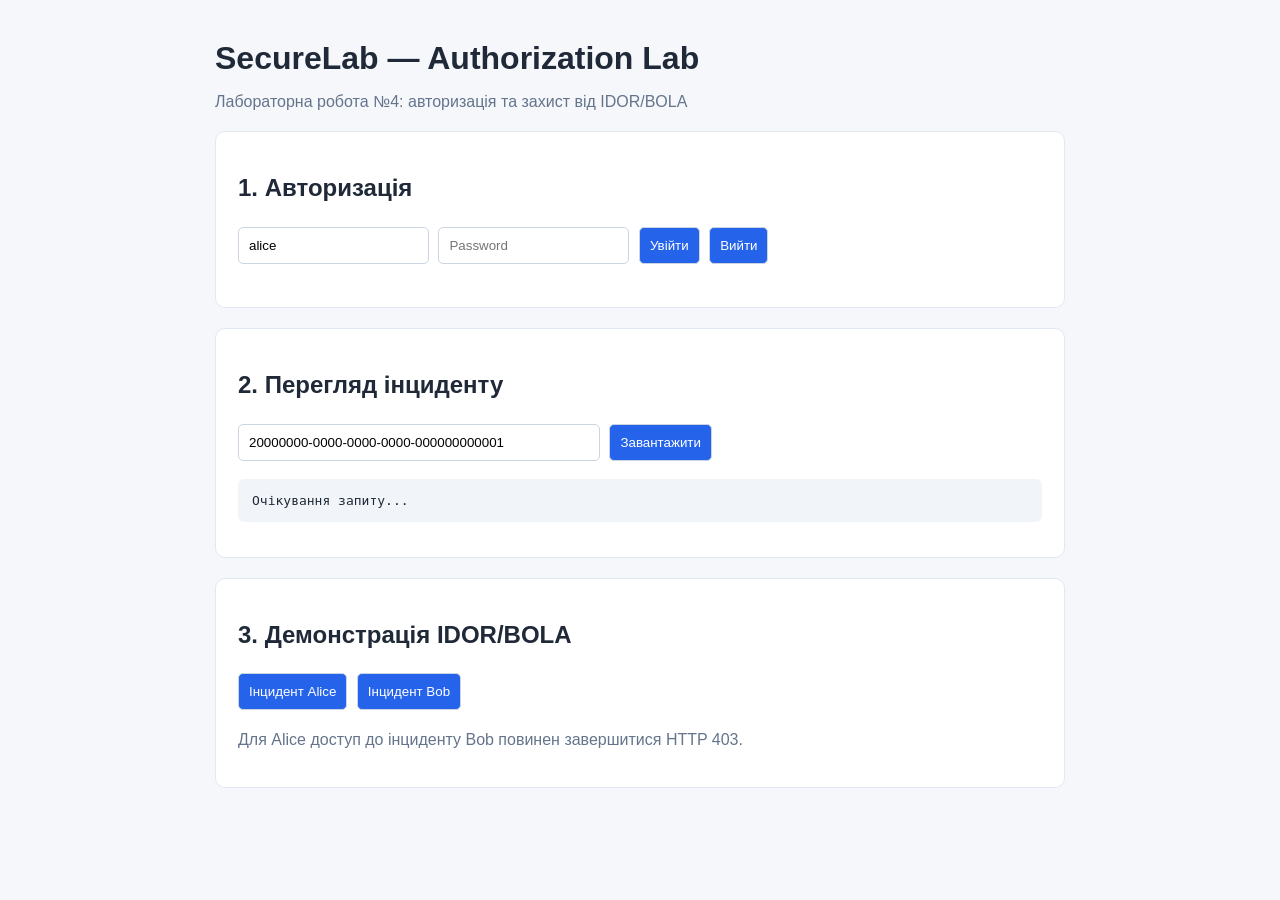
==== src/SecureLab.Api/wwwroot/auth-lab.html @ f4308a4a "Lab 04: fix IDOR/BOLA and implement server-side authorization" ====
<!DOCTYPE html>
<html lang="uk">
<head>
    <meta charset="UTF-8">
    <meta name="viewport" content="width=device-width, initial-scale=1">
    <title>SecureLab — Authorization Lab</title>
    <style>
        body {
            font-family: Arial, sans-serif;
            max-width: 850px;
            margin: 40px auto;
            padding: 0 20px;
            background: #f5f7fb;
            color: #202938;
        }
        h1 { margin-bottom: 8px; }
        .subtitle { color: #64748b; }
        section {
            background: white;
            padding: 22px;
            margin-top: 20px;
            border: 1px solid #e2e8f0;
            border-radius: 10px;
        }
        input, button {
            padding: 10px;
            margin: 5px 5px 5px 0;
            border-radius: 5px;
            border: 1px solid #cbd5e1;
        }
        button {
            background: #2563eb;
            color: white;
            cursor: pointer;
        }
        pre {
            white-space: pre-wrap;
            overflow-wrap: anywhere;
            background: #f1f5f9;
            padding: 14px;
            border-radius: 6px;
        }
        .success { color: #15803d; }
        .error { color: #b91c1c; }
    </style>
</head>
<body>
    <h1>SecureLab — Authorization Lab</h1>
    <p class="subtitle">
        Лабораторна робота №4: авторизація та захист від IDOR/BOLA
    </p>

    <section>
        <h2>1. Авторизація</h2>
        <input id="username" placeholder="Username" value="alice">
        <input id="password" type="password" placeholder="Password">
        <button id="loginButton">Увійти</button>
        <button id="logoutButton">Вийти</button>
        <p id="authResult"></p>
    </section>

    <section>
        <h2>2. Перегляд інциденту</h2>
        <input
            id="incidentId"
            style="width: 340px"
            value="20000000-0000-0000-0000-000000000001"
            placeholder="Incident ID">
        <button id="loadButton">Завантажити</button>
        <pre id="incidentResult">Очікування запиту...</pre>
    </section>

    <section>
        <h2>3. Демонстрація IDOR/BOLA</h2>
        <button id="ownButton">Інцидент Alice</button>
        <button id="foreignButton">Інцидент Bob</button>
        <p class="subtitle">
            Для Alice доступ до інциденту Bob повинен завершитися HTTP 403.
        </p>
    </section>

    <script>
        "use strict";

        const aliceIncident =
            "20000000-0000-0000-0000-000000000001";

        const bobIncident =
            "20000000-0000-0000-0000-000000000002";

        const authResult = document.getElementById("authResult");
        const incidentResult = document.getElementById("incidentResult");
        const incidentInput = document.getElementById("incidentId");

        async function login() {
            const userName =
                document.getElementById("username").value;

            const password =
                document.getElementById("password").value;

            try {
                const response = await fetch("/api/auth/login", {
                    method: "POST",
                    credentials: "same-origin",
                    headers: {
                        "Content-Type": "application/json"
                    },
                    body: JSON.stringify({ userName, password })
                });

                authResult.textContent = response.ok
                    ? "Авторизація успішна (HTTP " + response.status + ")"
                    : "Помилка авторизації (HTTP " + response.status + ")";

                authResult.className =
                    response.ok ? "success" : "error";
            }
            catch {
                authResult.textContent =
                    "Помилка з'єднання із сервером.";
                authResult.className = "error";
            }
        }

        async function logout() {
            try {
                const response = await fetch("/api/auth/logout", {
                    method: "POST",
                    credentials: "same-origin"
                });

                authResult.textContent =
                    "Вихід: HTTP " + response.status;

                authResult.className =
                    response.ok ? "success" : "error";
            }
            catch {
                authResult.textContent =
                    "Не вдалося виконати вихід.";
                authResult.className = "error";
            }
        }

        async function loadIncidentDetails(id) {
            incidentInput.value = id;
            incidentResult.textContent = "Завантаження...";

            try {
                const response = await fetch(
                    "/api/incidents/" + encodeURIComponent(id),
                    { credentials: "same-origin" }
                );

                if (response.status === 401) {
                    incidentResult.textContent =
                        "HTTP 401 Unauthorized: потрібно увійти.";
                    return;
                }

                if (response.status === 403) {
                    incidentResult.textContent =
                        "HTTP 403 Forbidden: доступ до інциденту заборонено.";
                    return;
                }

                if (response.status === 404) {
                    incidentResult.textContent =
                        "HTTP 404 Not Found: інцидент не знайдено.";
                    return;
                }

                if (!response.ok) {
                    incidentResult.textContent =
                        "Помилка HTTP " + response.status;
                    return;
                }

                const incident = await response.json();

                incidentResult.textContent = JSON.stringify(
                    incident, null, 2
                );
            }
            catch {
                incidentResult.textContent =
                    "Помилка з'єднання із сервером.";
            }
        }

        document.getElementById("loginButton")
            .addEventListener("click", login);

        document.getElementById("logoutButton")
            .addEventListener("click", logout);

        document.getElementById("loadButton")
            .addEventListener("click", () =>
                loadIncidentDetails(incidentInput.value));

        document.getElementById("ownButton")
            .addEventListener("click", () =>
                loadIncidentDetails(aliceIncident));

        document.getElementById("foreignButton")
            .addEventListener("click", () =>
                loadIncidentDetails(bobIncident));
    </script>
</body>
</html>
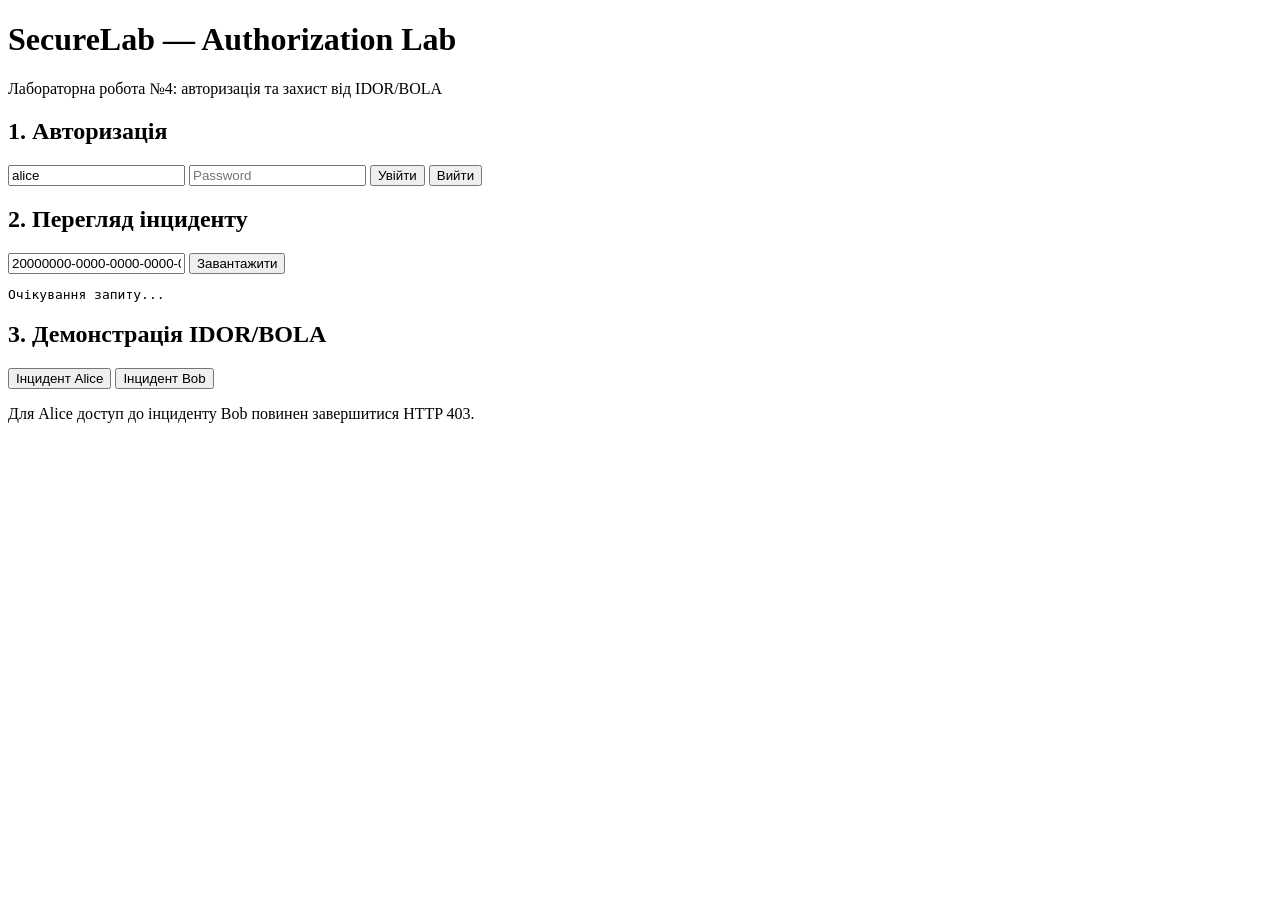
==== commit e554f109: "fix(lab05): secure XSS rendering, CORS and CSP" ====
--- a/src/SecureLab.Api/wwwroot/auth-lab.html
+++ b/src/SecureLab.Api/wwwroot/auth-lab.html
@@ -5,45 +5,7 @@
     <meta charset="UTF-8">
     <meta name="viewport" content="width=device-width, initial-scale=1">
     <title>SecureLab — Authorization Lab</title>
-    <style>
-        body {
-            font-family: Arial, sans-serif;
-            max-width: 850px;
-            margin: 40px auto;
-            padding: 0 20px;
-            background: #f5f7fb;
-            color: #202938;
-        }
-        h1 { margin-bottom: 8px; }
-        .subtitle { color: #64748b; }
-        section {
-            background: white;
-            padding: 22px;
-            margin-top: 20px;
-            border: 1px solid #e2e8f0;
-            border-radius: 10px;
-        }
-        input, button {
-            padding: 10px;
-            margin: 5px 5px 5px 0;
-            border-radius: 5px;
-            border: 1px solid #cbd5e1;
-        }
-        button {
-            background: #2563eb;
-            color: white;
-            cursor: pointer;
-        }
-        pre {
-            white-space: pre-wrap;
-            overflow-wrap: anywhere;
-            background: #f1f5f9;
-            padding: 14px;
-            border-radius: 6px;
-        }
-        .success { color: #15803d; }
-        .error { color: #b91c1c; }
-    </style>
+    <link rel="stylesheet" href="/auth-lab.css">
 </head>
 <body>
     <h1>SecureLab — Authorization Lab</h1>
@@ -64,7 +26,7 @@
         <h2>2. Перегляд інциденту</h2>
         <input
             id="incidentId"
-            style="width: 340px"
+
             value="20000000-0000-0000-0000-000000000001"
             placeholder="Incident ID">
         <button id="loadButton">Завантажити</button>
@@ -80,133 +42,6 @@
         </p>
     </section>
 
-    <script>
-        "use strict";
-
-        const aliceIncident =
-            "20000000-0000-0000-0000-000000000001";
-
-        const bobIncident =
-            "20000000-0000-0000-0000-000000000002";
-
-        const authResult = document.getElementById("authResult");
-        const incidentResult = document.getElementById("incidentResult");
-        const incidentInput = document.getElementById("incidentId");
-
-        async function login() {
-            const userName =
-                document.getElementById("username").value;
-
-            const password =
-                document.getElementById("password").value;
-
-            try {
-                const response = await fetch("/api/auth/login", {
-                    method: "POST",
-                    credentials: "same-origin",
-                    headers: {
-                        "Content-Type": "application/json"
-                    },
-                    body: JSON.stringify({ userName, password })
-                });
-
-                authResult.textContent = response.ok
-                    ? "Авторизація успішна (HTTP " + response.status + ")"
-                    : "Помилка авторизації (HTTP " + response.status + ")";
-
-                authResult.className =
-                    response.ok ? "success" : "error";
-            }
-            catch {
-                authResult.textContent =
-                    "Помилка з'єднання із сервером.";
-                authResult.className = "error";
-            }
-        }
-
-        async function logout() {
-            try {
-                const response = await fetch("/api/auth/logout", {
-                    method: "POST",
-                    credentials: "same-origin"
-                });
-
-                authResult.textContent =
-                    "Вихід: HTTP " + response.status;
-
-                authResult.className =
-                    response.ok ? "success" : "error";
-            }
-            catch {
-                authResult.textContent =
-                    "Не вдалося виконати вихід.";
-                authResult.className = "error";
-            }
-        }
-
-        async function loadIncidentDetails(id) {
-            incidentInput.value = id;
-            incidentResult.textContent = "Завантаження...";
-
-            try {
-                const response = await fetch(
-                    "/api/incidents/" + encodeURIComponent(id),
-                    { credentials: "same-origin" }
-                );
-
-                if (response.status === 401) {
-                    incidentResult.textContent =
-                        "HTTP 401 Unauthorized: потрібно увійти.";
-                    return;
-                }
-
-                if (response.status === 403) {
-                    incidentResult.textContent =
-                        "HTTP 403 Forbidden: доступ до інциденту заборонено.";
-                    return;
-                }
-
-                if (response.status === 404) {
-                    incidentResult.textContent =
-                        "HTTP 404 Not Found: інцидент не знайдено.";
-                    return;
-                }
-
-                if (!response.ok) {
-                    incidentResult.textContent =
-                        "Помилка HTTP " + response.status;
-                    return;
-                }
-
-                const incident = await response.json();
-
-                incidentResult.textContent = JSON.stringify(
-                    incident, null, 2
-                );
-            }
-            catch {
-                incidentResult.textContent =
-                    "Помилка з'єднання із сервером.";
-            }
-        }
-
-        document.getElementById("loginButton")
-            .addEventListener("click", login);
-
-        document.getElementById("logoutButton")
-            .addEventListener("click", logout);
-
-        document.getElementById("loadButton")
-            .addEventListener("click", () =>
-                loadIncidentDetails(incidentInput.value));
-
-        document.getElementById("ownButton")
-            .addEventListener("click", () =>
-                loadIncidentDetails(aliceIncident));
-
-        document.getElementById("foreignButton")
-            .addEventListener("click", () =>
-                loadIncidentDetails(bobIncident));
-    </script>
+    <script src="/auth-lab.js" defer></script>
 </body>
 </html>
